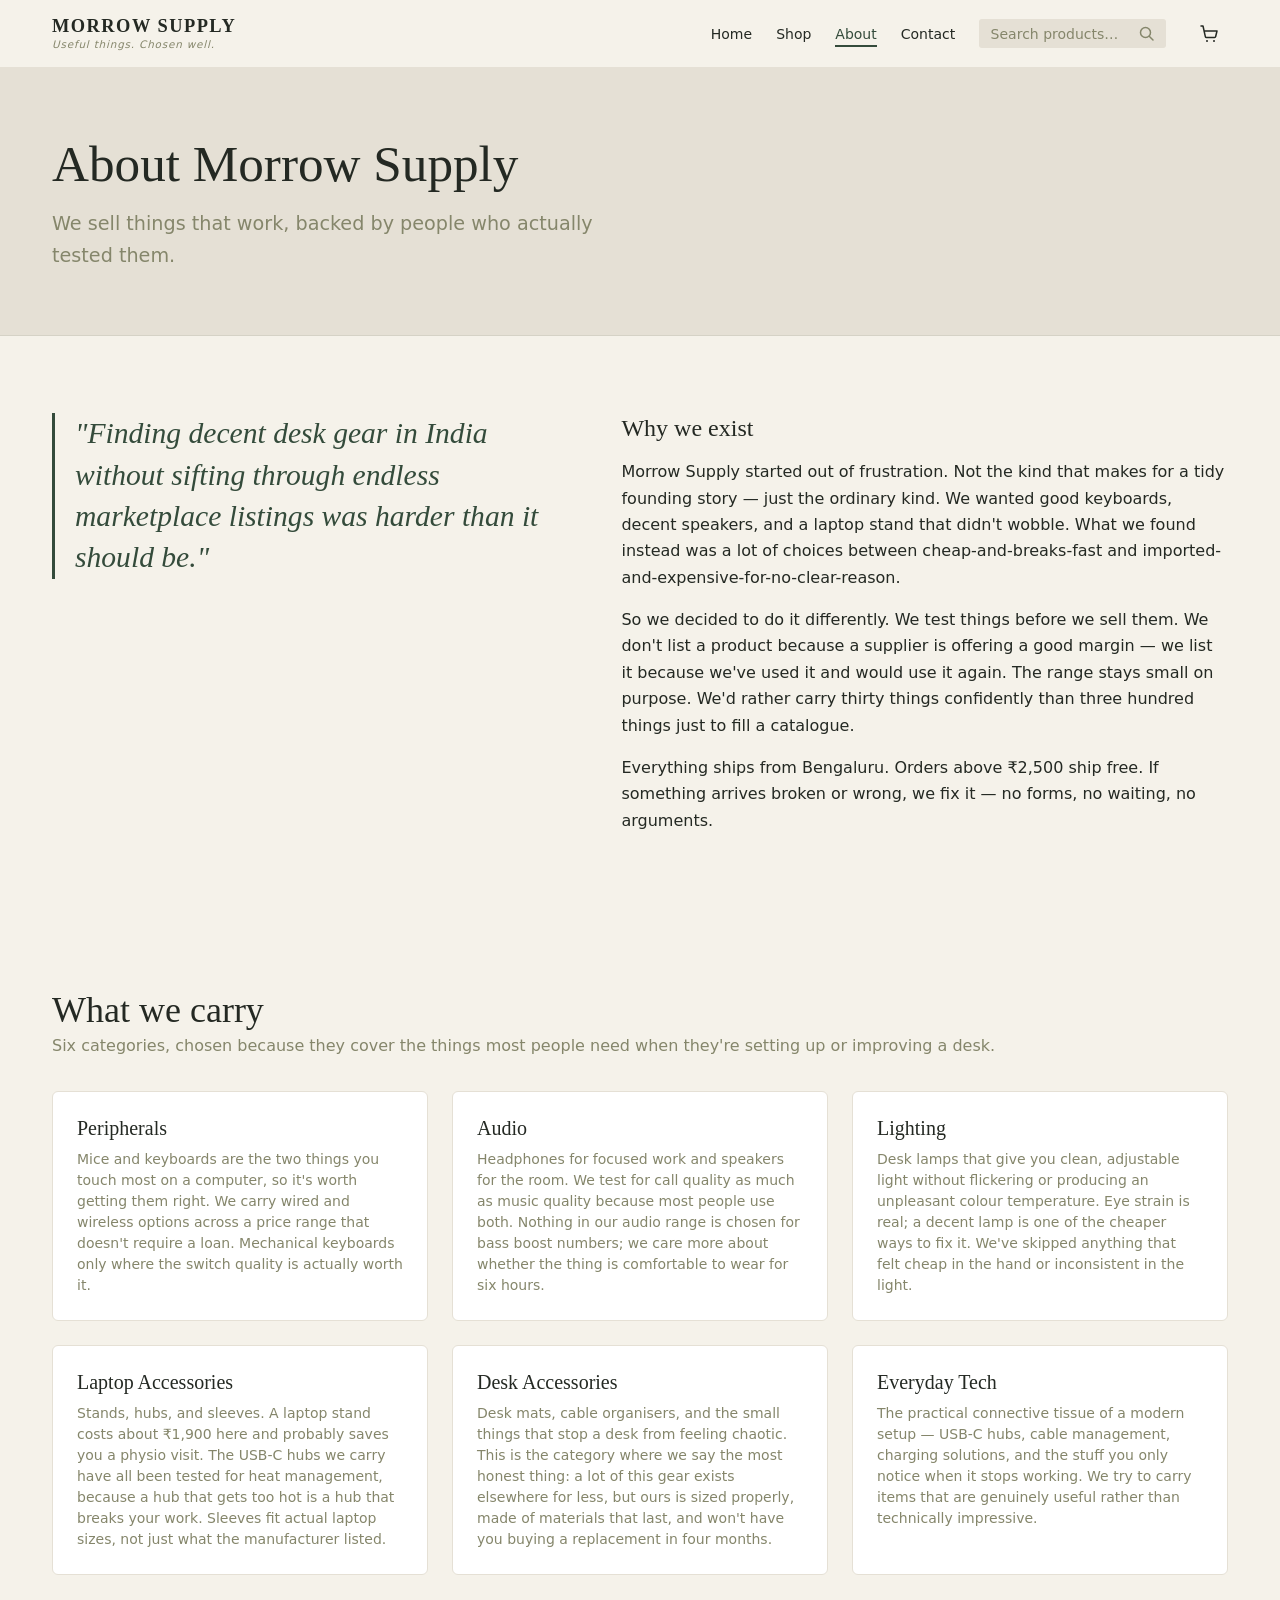
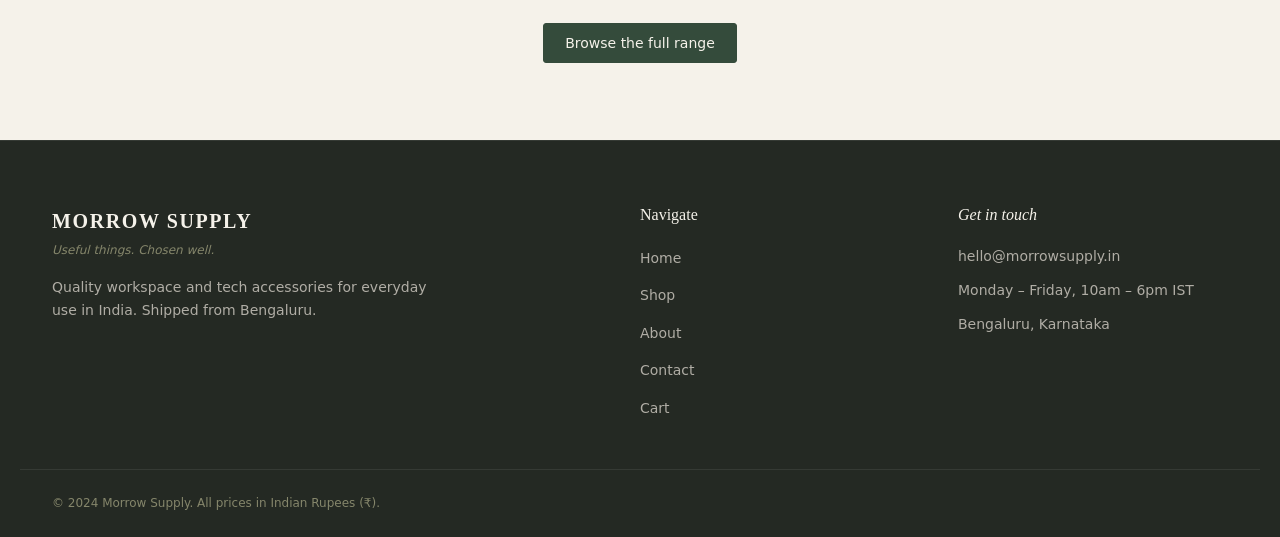
==== about.html @ 77ce3a05 "Complete Lab 12 Morrow Supply website" ====
<!DOCTYPE html>
<html lang="en">
<head>
  <meta charset="UTF-8" />
  <meta name="viewport" content="width=device-width, initial-scale=1.0" />
  <title>About — Morrow Supply</title>
  <meta name="description" content="Morrow Supply is an Indian tech and workspace accessories retailer. We test what we sell and stock only what works." />
  <link rel="stylesheet" href="./css/style.css" />
</head>
<body class="page-about">

  <!-- ===================== HEADER / NAV ===================== -->
  <header class="site-header" id="site-header">
    <nav class="nav-inner" role="navigation" aria-label="Main navigation">

      <!-- Logo -->
      <a href="./index.html" class="nav-logo" aria-label="Morrow Supply home">
        <span class="logo-name">MORROW SUPPLY</span>
        <span class="logo-tagline">Useful things. Chosen well.</span>
      </a>

      <!-- Primary nav links -->
      <ul class="nav-links" id="nav-menu" role="list">
        <li><a href="./index.html" class="nav-link" data-page="home">Home</a></li>
        <li><a href="./shop.html" class="nav-link" data-page="shop">Shop</a></li>
        <li><a href="./about.html" class="nav-link" data-page="about">About</a></li>
        <li><a href="./contact.html" class="nav-link" data-page="contact">Contact</a></li>
      </ul>

      <!-- Search -->
      <form class="nav-search" role="search" action="./shop.html" method="get">
        <label for="nav-search-input" class="sr-only">Search products</label>
        <input
          type="search"
          id="nav-search-input"
          name="q"
          class="nav-search-input"
          placeholder="Search products…"
          autocomplete="off"
        />
        <button type="submit" class="nav-search-btn" aria-label="Search">
          <svg width="16" height="16" viewBox="0 0 16 16" fill="none" aria-hidden="true">
            <circle cx="6.5" cy="6.5" r="5" stroke="currentColor" stroke-width="1.5"/>
            <path d="M10.5 10.5L14 14" stroke="currentColor" stroke-width="1.5" stroke-linecap="round"/>
          </svg>
        </button>
      </form>

      <!-- Cart -->
      <a href="./cart.html" class="nav-cart" aria-label="View cart">
        <svg width="20" height="20" viewBox="0 0 20 20" fill="none" aria-hidden="true">
          <path d="M2 2h2l2.4 10.8a1 1 0 0 0 1 .7h8.2a1 1 0 0 0 1-.8L18 7H5" stroke="currentColor" stroke-width="1.5" stroke-linecap="round" stroke-linejoin="round"/>
          <circle cx="8" cy="17" r="1" fill="currentColor"/>
          <circle cx="15" cy="17" r="1" fill="currentColor"/>
        </svg>
        <span class="cart-count" id="cart-count" hidden>0</span>
      </a>

      <!-- Mobile hamburger -->
      <button class="nav-hamburger" id="menu-toggle" aria-label="Open menu" aria-expanded="false" aria-controls="nav-menu">
        <span></span><span></span><span></span>
      </button>

    </nav>
  </header>

  <main>

    <!-- ===================== PAGE HERO ===================== -->
    <section class="about-hero" aria-labelledby="about-hero-heading">
      <div class="container">
        <h1 class="about-hero-heading" id="about-hero-heading">About Morrow Supply</h1>
        <p class="about-hero-lead">
          We sell things that work, backed by people who actually tested them.
        </p>
      </div>
    </section>

    <!-- ===================== BRAND PHILOSOPHY ===================== -->
    <section class="section about-philosophy" aria-labelledby="philosophy-heading">
      <div class="container about-philosophy-inner">

        <!-- Left: pullquote -->
        <div class="about-pullquote-wrap">
          <blockquote class="about-pullquote">
            "Finding decent desk gear in India without sifting through endless
            marketplace listings was harder than it should be."
          </blockquote>
        </div>

        <!-- Right: paragraphs -->
        <div class="about-philosophy-text" id="philosophy-heading">
          <h2 class="about-philosophy-heading">Why we exist</h2>

          <p>
            Morrow Supply started out of frustration. Not the kind that makes
            for a tidy founding story — just the ordinary kind. We wanted good
            keyboards, decent speakers, and a laptop stand that didn't wobble.
            What we found instead was a lot of choices between cheap-and-breaks-fast
            and imported-and-expensive-for-no-clear-reason.
          </p>

          <p>
            So we decided to do it differently. We test things before we sell them.
            We don't list a product because a supplier is offering a good margin —
            we list it because we've used it and would use it again. The range stays
            small on purpose. We'd rather carry thirty things confidently than three
            hundred things just to fill a catalogue.
          </p>

          <p>
            Everything ships from Bengaluru. Orders above ₹2,500 ship free.
            If something arrives broken or wrong, we fix it — no forms,
            no waiting, no arguments.
          </p>
        </div>

      </div>
    </section>

    <!-- ===================== WHAT WE CARRY ===================== -->
    <section class="section about-categories" aria-labelledby="categories-heading">
      <div class="container">
        <h2 class="section-title" id="categories-heading">What we carry</h2>
        <p class="about-categories-intro">
          Six categories, chosen because they cover the things most people need
          when they're setting up or improving a desk.
        </p>

        <ul class="about-categories-grid" role="list">

          <li class="about-category-block">
            <h3 class="about-category-name">Peripherals</h3>
            <p class="about-category-desc">
              Mice and keyboards are the two things you touch most on a computer,
              so it's worth getting them right. We carry wired and wireless options
              across a price range that doesn't require a loan. Mechanical keyboards
              only where the switch quality is actually worth it.
            </p>
          </li>

          <li class="about-category-block">
            <h3 class="about-category-name">Audio</h3>
            <p class="about-category-desc">
              Headphones for focused work and speakers for the room. We test for
              call quality as much as music quality because most people use both.
              Nothing in our audio range is chosen for bass boost numbers;
              we care more about whether the thing is comfortable to wear for six hours.
            </p>
          </li>

          <li class="about-category-block">
            <h3 class="about-category-name">Lighting</h3>
            <p class="about-category-desc">
              Desk lamps that give you clean, adjustable light without flickering
              or producing an unpleasant colour temperature. Eye strain is real;
              a decent lamp is one of the cheaper ways to fix it. We've skipped
              anything that felt cheap in the hand or inconsistent in the light.
            </p>
          </li>

          <li class="about-category-block">
            <h3 class="about-category-name">Laptop Accessories</h3>
            <p class="about-category-desc">
              Stands, hubs, and sleeves. A laptop stand costs about ₹1,900 here
              and probably saves you a physio visit. The USB-C hubs we carry have
              all been tested for heat management, because a hub that gets too hot
              is a hub that breaks your work. Sleeves fit actual laptop sizes,
              not just what the manufacturer listed.
            </p>
          </li>

          <li class="about-category-block">
            <h3 class="about-category-name">Desk Accessories</h3>
            <p class="about-category-desc">
              Desk mats, cable organisers, and the small things that stop a desk
              from feeling chaotic. This is the category where we say the most
              honest thing: a lot of this gear exists elsewhere for less, but ours
              is sized properly, made of materials that last, and won't have you
              buying a replacement in four months.
            </p>
          </li>

          <li class="about-category-block">
            <h3 class="about-category-name">Everyday Tech</h3>
            <p class="about-category-desc">
              The practical connective tissue of a modern setup — USB-C hubs,
              cable management, charging solutions, and the stuff you only notice
              when it stops working. We try to carry items that are genuinely
              useful rather than technically impressive.
            </p>
          </li>

        </ul>

        <div class="about-cta-wrap">
          <a href="./shop.html" class="btn btn-primary">Browse the full range</a>
        </div>

      </div>
    </section>

  </main>

  <!-- ===================== FOOTER ===================== -->
  <footer class="site-footer" role="contentinfo">
    <div class="footer-inner">

      <!-- Col 1: Brand -->
      <div class="footer-col footer-brand">
        <span class="footer-logo">MORROW SUPPLY</span>
        <p class="footer-tagline">Useful things. Chosen well.</p>
        <p class="footer-blurb">
          Quality workspace and tech accessories for everyday use in India.
          Shipped from Bengaluru.
        </p>
      </div>

      <!-- Col 2: Links -->
      <nav class="footer-col footer-links" aria-label="Footer navigation">
        <h3 class="footer-heading">Navigate</h3>
        <ul role="list">
          <li><a href="./index.html">Home</a></li>
          <li><a href="./shop.html">Shop</a></li>
          <li><a href="./about.html">About</a></li>
          <li><a href="./contact.html">Contact</a></li>
          <li><a href="./cart.html">Cart</a></li>
        </ul>
      </nav>

      <!-- Col 3: Contact -->
      <address class="footer-col footer-contact">
        <h3 class="footer-heading">Get in touch</h3>
        <ul role="list">
          <li>
            <a href="mailto:hello@morrowsupply.in">hello@morrowsupply.in</a>
          </li>
          <li>Monday – Friday, 10am – 6pm IST</li>
          <li>Bengaluru, Karnataka</li>
        </ul>
      </address>

    </div>
    <div class="footer-bottom">
      <p>&copy; 2024 Morrow Supply. All prices in Indian Rupees (₹).</p>
    </div>
  </footer>

  <!-- Scripts -->
  <script src="./js/main.js"></script>

</body>
</html>
---- css/style.css ----
/* ============================================================
   MORROW SUPPLY — Global Stylesheet
   "Useful things. Chosen well."
   Clean, consolidated, responsive design system.
   ============================================================ */

/* ────────────────────────────────────────────────────────────
   1. DESIGN TOKENS
──────────────────────────────────────────────────────────── */
:root {
  /* Brand Palette */
  --color-ivory   : #F5F2EA;
  --color-ink     : #242923;
  --color-green   : #344B3B;
  --color-olive   : #85866B;
  --color-terra   : #B96F51;
  --color-stone   : #E5E0D5;
  --color-white   : #FFFFFF;
  --color-error   : #B63B2E;
  --color-success : #2E6B45;

  /* Typography */
  --font-serif : Georgia, 'Times New Roman', serif;
  --font-sans  : system-ui, -apple-system, 'Segoe UI', Roboto, Helvetica, Arial, sans-serif;

  /* Font Sizes */
  --text-xs   : 0.75rem;    /* 12px */
  --text-sm   : 0.875rem;   /* 14px */
  --text-base : 1rem;       /* 16px */
  --text-md   : 1.125rem;   /* 18px */
  --text-lg   : 1.25rem;    /* 20px */
  --text-xl   : 1.5rem;     /* 24px */
  --text-2xl  : 2rem;       /* 32px */
  --text-3xl  : 2.75rem;    /* 44px */
  --text-4xl  : 3.5rem;     /* 56px */

  /* Spacing Scale */
  --space-1  : 0.25rem;   /* 4px */
  --space-2  : 0.5rem;    /* 8px */
  --space-3  : 0.75rem;   /* 12px */
  --space-4  : 1rem;      /* 16px */
  --space-5  : 1.25rem;   /* 20px */
  --space-6  : 1.5rem;    /* 24px */
  --space-8  : 2rem;      /* 32px */
  --space-10 : 2.5rem;    /* 40px */
  --space-12 : 3rem;      /* 48px */
  --space-16 : 4rem;      /* 64px */
  --space-20 : 5rem;      /* 80px */

  /* Borders & Radii */
  --radius-sm   : 3px;
  --radius-md   : 4px;
  --radius-card : 6px;
  --radius-pill : 9999px;

  /* Shadows */
  --shadow-card  : 0 1px 3px rgba(36, 41, 35, 0.06), 0 4px 12px rgba(36, 41, 35, 0.04);
  --shadow-hover : 0 6px 20px rgba(36, 41, 35, 0.1);
  --shadow-modal : 0 10px 30px rgba(36, 41, 35, 0.15);

  /* Transitions */
  --transition-fast : 150ms ease;
  --transition-base : 220ms ease;

  /* Layout Consts */
  --max-width     : 1240px;
  --header-height : 68px;
  --gutter        : clamp(1rem, 4vw, 2rem);
}

/* ────────────────────────────────────────────────────────────
   2. RESET & BASE
──────────────────────────────────────────────────────────── */
*, *::before, *::after {
  box-sizing: border-box;
  margin: 0;
  padding: 0;
}

html {
  scroll-behavior: smooth;
  -webkit-text-size-adjust: 100%;
}

body {
  font-family: var(--font-sans);
  font-size: var(--text-base);
  line-height: 1.6;
  color: var(--color-ink);
  background-color: var(--color-ivory);
  min-height: 100vh;
  display: flex;
  flex-direction: column;
}

main {
  flex: 1 0 auto;
}

img, svg {
  display: block;
  max-width: 100%;
  height: auto;
}

a {
  color: inherit;
  text-decoration: none;
  transition: color var(--transition-fast);
}

button, input, select, textarea {
  font-family: inherit;
  font-size: inherit;
}

/* Global Centred Container */
.container {
  width: 100%;
  max-width: var(--max-width);
  margin-inline: auto;
  padding-inline: var(--gutter);
}

[hidden] {
  display: none !important;
}

/* Accessibility / Screen-reader only */
.sr-only {
  position: absolute;
  width: 1px;
  height: 1px;
  padding: 0;
  margin: -1px;
  overflow: hidden;
  clip: rect(0, 0, 0, 0);
  white-space: nowrap;
  border: 0;
}

/* ────────────────────────────────────────────────────────────
   3. TYPOGRAPHY
──────────────────────────────────────────────────────────── */
h1, h2, h3, h4, h5, h6 {
  font-family: var(--font-serif);
  font-weight: normal;
  line-height: 1.25;
  color: var(--color-ink);
}

p {
  line-height: 1.65;
}

/* ────────────────────────────────────────────────────────────
   4. BUTTONS
──────────────────────────────────────────────────────────── */
.btn {
  display: inline-flex;
  align-items: center;
  justify-content: center;
  gap: var(--space-2);
  font-family: var(--font-sans);
  font-size: var(--text-sm);
  font-weight: 500;
  padding: 0.65rem 1.35rem;
  border-radius: var(--radius-sm);
  border: 1.5px solid transparent;
  cursor: pointer;
  text-decoration: none;
  line-height: 1.2;
  transition: background-color var(--transition-fast), border-color var(--transition-fast), color var(--transition-fast), transform var(--transition-fast);
  white-space: nowrap;
}

.btn:active {
  transform: translateY(1px);
}

.btn:disabled,
.btn[disabled] {
  opacity: 0.45;
  cursor: not-allowed;
  pointer-events: none;
}

/* Primary Button (Forest Green) */
.btn-primary,
.btn--primary {
  background-color: var(--color-green);
  color: var(--color-ivory);
  border-color: var(--color-green);
}
.btn-primary:hover,
.btn--primary:hover {
  background-color: var(--color-ink);
  border-color: var(--color-ink);
  color: var(--color-ivory);
}

/* Secondary Button (Stone / Muted) */
.btn-secondary,
.btn--secondary {
  background-color: var(--color-stone);
  color: var(--color-ink);
  border-color: var(--color-stone);
}
.btn-secondary:hover,
.btn--secondary:hover {
  background-color: var(--color-olive);
  border-color: var(--color-olive);
  color: var(--color-ivory);
}

/* Outline Button */
.btn-outline,
.btn--outline {
  background-color: transparent;
  color: var(--color-ink);
  border-color: var(--color-ink);
}
.btn-outline:hover,
.btn--outline:hover {
  background-color: var(--color-ink);
  color: var(--color-ivory);
}

/* Sizing Helpers */
.btn-sm  { padding: 0.4rem 0.85rem; font-size: var(--text-xs); }
.btn-lg  { padding: 0.85rem 1.75rem; font-size: var(--text-base); }
.btn-block { width: 100%; }
.mt-sm   { margin-top: var(--space-3); }

/* ────────────────────────────────────────────────────────────
   5. HEADER & NAVIGATION
──────────────────────────────────────────────────────────── */
.site-header {
  position: sticky;
  top: 0;
  z-index: 100;
  background-color: var(--color-ivory);
  border-bottom: 1px solid var(--color-stone);
  height: var(--header-height);
}

.nav-inner {
  max-width: var(--max-width);
  margin-inline: auto;
  padding-inline: var(--gutter);
  height: 100%;
  display: flex;
  align-items: center;
  gap: var(--space-6);
}

/* Brand Logo */
.nav-logo {
  display: flex;
  flex-direction: column;
  line-height: 1.15;
  text-decoration: none;
  flex-shrink: 0;
  gap: 1px;
}
.logo-name {
  font-family: var(--font-serif);
  font-size: 1.15rem;
  font-weight: 600;
  letter-spacing: 0.08em;
  color: var(--color-ink);
  text-transform: uppercase;
}
.logo-tagline {
  font-size: 0.65rem;
  color: var(--color-olive);
  letter-spacing: 0.08em;
  font-style: italic;
}

/* Primary Nav Links */
.nav-links {
  list-style: none;
  display: flex;
  align-items: center;
  gap: var(--space-6);
  margin-left: auto;
}
.nav-links li {
  display: inline;
}
.nav-links a,
.nav-link {
  font-size: var(--text-sm);
  font-weight: 500;
  color: var(--color-ink);
  padding-bottom: 3px;
  border-bottom: 2px solid transparent;
  transition: color var(--transition-fast), border-color var(--transition-fast);
}
.nav-links a:hover,
.nav-links a.active,
.nav-link.active,
.nav-active {
  color: var(--color-green);
  border-bottom-color: var(--color-green);
}

/* Header Search */
.nav-search {
  display: flex;
  align-items: center;
  gap: var(--space-2);
  background: var(--color-stone);
  border: 1px solid transparent;
  border-radius: var(--radius-sm);
  padding: 0.35rem 0.65rem;
  transition: border-color var(--transition-fast);
}
.nav-search:focus-within {
  border-color: var(--color-olive);
  outline: 2px solid var(--color-green);
  outline-offset: 1px;
}
.nav-search-input {
  background: none;
  border: none;
  outline: none;
  font-size: var(--text-sm);
  color: var(--color-ink);
  width: 140px;
}
.nav-search-input::placeholder {
  color: var(--color-olive);
}
.nav-search-btn {
  background: none;
  border: none;
  cursor: pointer;
  color: var(--color-olive);
  display: flex;
  align-items: center;
  padding: 0;
  transition: color var(--transition-fast);
}
.nav-search-btn:hover {
  color: var(--color-green);
}

/* Header Cart Icon */
.nav-cart,
.cart-link {
  position: relative;
  display: flex;
  align-items: center;
  justify-content: center;
  width: 38px;
  height: 38px;
  border-radius: var(--radius-sm);
  color: var(--color-ink);
  transition: color var(--transition-fast);
  text-decoration: none;
  flex-shrink: 0;
}
.nav-cart:hover,
.cart-link:hover {
  color: var(--color-green);
}
.cart-count,
.cart-badge {
  position: absolute;
  top: 1px;
  right: 1px;
  background-color: var(--color-terra);
  color: var(--color-white);
  font-size: 10px;
  font-weight: 700;
  min-width: 16px;
  height: 16px;
  border-radius: 8px;
  display: flex;
  align-items: center;
  justify-content: center;
  padding: 0 4px;
  line-height: 1;
}

/* Mobile Hamburger Toggle */
.nav-hamburger,
.hamburger {
  display: none;
  flex-direction: column;
  justify-content: center;
  gap: 5px;
  width: 38px;
  height: 38px;
  background: none;
  border: none;
  cursor: pointer;
  padding: 6px;
  flex-shrink: 0;
}
.nav-hamburger span,
.hamburger span {
  display: block;
  width: 22px;
  height: 2px;
  background-color: var(--color-ink);
  border-radius: 1px;
  transition: transform var(--transition-base), opacity var(--transition-base);
}

/* ────────────────────────────────────────────────────────────
   6. HOMEPAGE — HERO SECTION
──────────────────────────────────────────────────────────── */
.hero {
  background-color: var(--color-stone);
  border-bottom: 1px solid rgba(36, 41, 35, 0.08);
  overflow: hidden;
}

.hero-inner {
  max-width: var(--max-width);
  margin-inline: auto;
  padding-inline: var(--gutter);
  padding-block: clamp(2.5rem, 5vw, 4.5rem);
  display: grid;
  grid-template-columns: 1.15fr 1fr;
  align-items: center;
  gap: clamp(2rem, 5vw, 4.5rem);
}

.hero-copy {
  display: flex;
  flex-direction: column;
  align-items: flex-start;
  gap: var(--space-5);
  max-width: 520px;
}

.hero-headline {
  font-family: var(--font-serif);
  font-size: clamp(2.4rem, 5vw, 3.8rem);
  font-weight: normal;
  line-height: 1.12;
  letter-spacing: -0.02em;
  color: var(--color-ink);
}

.hero-subtext {
  font-size: clamp(1rem, 2vw, 1.125rem);
  color: var(--color-olive);
  line-height: 1.65;
  max-width: 440px;
}

.hero-images {
  display: flex;
  justify-content: center;
  align-items: center;
  width: 100%;
}

.hero-image-grid {
  display: grid;
  grid-template-columns: 1.3fr 1fr;
  grid-template-rows: 140px 140px;
  gap: var(--space-4);
  width: 100%;
  max-width: 460px;
}

.hero-img-block {
  background-color: var(--color-ivory);
  border: 1px solid rgba(36, 41, 35, 0.08);
  border-radius: var(--radius-card);
  padding: var(--space-4);
  display: flex;
  align-items: center;
  justify-content: center;
  overflow: hidden;
  box-shadow: var(--shadow-card);
}

.hero-img-block--tall {
  grid-row: 1 / 3;
}

.hero-product-img {
  width: 100%;
  height: 100%;
  max-height: 100%;
  object-fit: contain;
}

/* ────────────────────────────────────────────────────────────
   7. HOMEPAGE SECTIONS
──────────────────────────────────────────────────────────── */
.section {
  padding-block: clamp(3rem, 6vw, 5rem);
}

.section-header {
  display: flex;
  justify-content: space-between;
  align-items: baseline;
  margin-bottom: var(--space-8);
  padding-bottom: var(--space-3);
  border-bottom: 1px solid var(--color-stone);
}

.section-title {
  font-family: var(--font-serif);
  font-size: clamp(1.6rem, 3vw, 2.25rem);
  font-weight: normal;
  color: var(--color-ink);
}

.section-link {
  font-size: var(--text-sm);
  font-weight: 500;
  color: var(--color-green);
  transition: color var(--transition-fast);
}
.section-link:hover {
  color: var(--color-ink);
}

/* Featured Products Grid */
.product-grid,
#featured-products-grid,
.products-grid {
  display: grid;
  grid-template-columns: repeat(auto-fill, minmax(270px, 1fr));
  gap: var(--space-8);
}

/* Category Grid */
.categories {
  background-color: var(--color-ivory);
  border-top: 1px solid var(--color-stone);
}

.categories .section-title {
  margin-bottom: var(--space-8);
  padding-bottom: var(--space-3);
  border-bottom: 1px solid var(--color-stone);
}

.category-grid {
  list-style: none;
  display: grid;
  grid-template-columns: repeat(auto-fill, minmax(280px, 1fr));
  gap: var(--space-5);
}

.category-card {
  background-color: var(--color-white);
  border: 1px solid var(--color-stone);
  border-radius: var(--radius-card);
  transition: transform var(--transition-fast), border-color var(--transition-fast), box-shadow var(--transition-fast);
  overflow: hidden;
}
.category-card:hover {
  border-color: var(--color-green);
  transform: translateY(-2px);
  box-shadow: var(--shadow-hover);
}
.category-link {
  display: flex;
  flex-direction: column;
  gap: var(--space-2);
  padding: var(--space-6);
  text-decoration: none;
  color: inherit;
  height: 100%;
}
.category-icon {
  font-size: 1.75rem;
  line-height: 1;
  margin-bottom: var(--space-1);
}
.category-name {
  font-family: var(--font-serif);
  font-size: var(--text-lg);
  color: var(--color-ink);
  font-weight: normal;
}
.category-desc {
  font-size: var(--text-sm);
  color: var(--color-olive);
  line-height: 1.5;
}

/* Brand Story Section */
.brand-story {
  background-color: var(--color-stone);
  border-top: 1px solid rgba(36, 41, 35, 0.08);
  border-bottom: 1px solid rgba(36, 41, 35, 0.08);
}

.brand-story-inner {
  display: grid;
  grid-template-columns: 180px 1fr;
  gap: var(--space-12);
  align-items: start;
}

.brand-story-label {
  font-size: var(--text-xs);
  font-weight: 600;
  text-transform: uppercase;
  letter-spacing: 0.12em;
  color: var(--color-olive);
  padding-top: var(--space-2);
}

.brand-story-heading {
  font-family: var(--font-serif);
  font-size: clamp(1.8rem, 3.5vw, 2.5rem);
  font-weight: normal;
  margin-bottom: var(--space-6);
  color: var(--color-ink);
  line-height: 1.2;
}

.brand-story-text {
  display: flex;
  flex-direction: column;
  gap: var(--space-4);
  font-size: var(--text-base);
  color: var(--color-ink);
  line-height: 1.75;
  max-width: 680px;
}

/* Shipping Info Bar */
.shipping-bar {
  background-color: var(--color-ink);
  color: var(--color-ivory);
  padding-block: var(--space-4);
}

.shipping-bar-inner {
  max-width: var(--max-width);
  margin-inline: auto;
  padding-inline: var(--gutter);
  list-style: none;
  display: flex;
  justify-content: center;
  align-items: center;
  gap: var(--space-6);
  font-size: var(--text-sm);
  flex-wrap: wrap;
  text-align: center;
}

.shipping-item {
  display: flex;
  align-items: center;
  gap: var(--space-2);
  color: var(--color-ivory);
}

.shipping-divider {
  color: var(--color-olive);
}

/* ────────────────────────────────────────────────────────────
   8. PRODUCT CARDS (Shared between products.js and shop.js)
──────────────────────────────────────────────────────────── */
.product-card {
  background-color: var(--color-white);
  border: 1px solid var(--color-stone);
  border-radius: var(--radius-card);
  overflow: hidden;
  display: flex;
  flex-direction: column;
  box-shadow: var(--shadow-card);
  transition: transform var(--transition-base), box-shadow var(--transition-base), border-color var(--transition-base);
  position: relative;
  height: 100%;
}

.product-card:hover {
  transform: translateY(-3px);
  box-shadow: var(--shadow-hover);
  border-color: rgba(52, 75, 59, 0.3);
}

.product-card__image-link,
.product-card-image-link {
  display: block;
  background-color: var(--color-stone);
  overflow: hidden;
  position: relative;
}

.product-card__image-wrap,
.product-card-image-wrap {
  position: relative;
  aspect-ratio: 1 / 1;
  width: 100%;
  display: flex;
  align-items: center;
  justify-content: center;
  padding: var(--space-6);
  background-color: var(--color-stone);
}

.product-card__image,
.product-card-img {
  width: 100%;
  height: 100%;
  max-width: 220px;
  max-height: 220px;
  object-fit: contain;
  transition: transform var(--transition-base);
}

.product-card:hover .product-card__image,
.product-card:hover .product-card-img {
  transform: scale(1.04);
}

.product-badge {
  position: absolute;
  top: var(--space-3);
  left: var(--space-3);
  background-color: var(--color-ink);
  color: var(--color-ivory);
  font-size: 0.68rem;
  font-weight: 600;
  text-transform: uppercase;
  letter-spacing: 0.08em;
  padding: 0.25rem 0.6rem;
  border-radius: var(--radius-sm);
  z-index: 2;
}

.stock-low {
  font-size: var(--text-xs);
  color: var(--color-terra);
  font-weight: 600;
}

.product-card__body,
.product-card-body {
  padding: var(--space-5);
  display: flex;
  flex-direction: column;
  flex-grow: 1;
  gap: var(--space-2);
}

.product-card__category,
.product-card-category {
  font-size: var(--text-xs);
  color: var(--color-olive);
  text-transform: uppercase;
  letter-spacing: 0.08em;
  font-weight: 600;
}

.product-card__name,
.product-card-name {
  font-family: var(--font-serif);
  font-size: 1.15rem;
  font-weight: normal;
  line-height: 1.3;
  color: var(--color-ink);
}

.product-card__name a,
.product-card-name-link {
  color: var(--color-ink);
  text-decoration: none;
  transition: color var(--transition-fast);
}
.product-card__name a:hover,
.product-card-name-link:hover {
  color: var(--color-green);
}

.product-card__desc,
.product-card-desc {
  font-size: var(--text-sm);
  color: var(--color-olive);
  line-height: 1.5;
  margin-bottom: var(--space-2);
  display: -webkit-box;
  -webkit-line-clamp: 2;
  -webkit-box-orient: vertical;
  overflow: hidden;
}

.product-card__footer,
.product-card-footer {
  margin-top: auto;
  padding-top: var(--space-3);
  border-top: 1px solid var(--color-stone);
  display: flex;
  justify-content: space-between;
  align-items: center;
  gap: var(--space-2);
}

.product-card__price,
.product-card-price {
  font-family: var(--font-serif);
  font-size: 1.15rem;
  font-weight: 600;
  color: var(--color-ink);
}

.product-card__add,
.btn-add-to-cart {
  flex-shrink: 0;
}

/* ────────────────────────────────────────────────────────────
   9. SHOP CATALOGUE PAGE (shop.html)
──────────────────────────────────────────────────────────── */
.page-title-bar {
  padding-block: var(--space-8) var(--space-4);
}

.page-title-row {
  display: flex;
  justify-content: space-between;
  align-items: baseline;
}

.page-title {
  font-family: var(--font-serif);
  font-size: clamp(2rem, 4vw, 2.75rem);
  font-weight: normal;
  color: var(--color-ink);
}

.product-count-label {
  font-size: var(--text-sm);
  color: var(--color-olive);
}

.shop-toolbar-section {
  padding-bottom: var(--space-8);
}

.shop-toolbar {
  display: flex;
  justify-content: space-between;
  align-items: center;
  gap: var(--space-4);
  flex-wrap: wrap;
  background-color: var(--color-white);
  border: 1px solid var(--color-stone);
  border-radius: var(--radius-card);
  padding: var(--space-3) var(--space-4);
}

.toolbar-search {
  flex: 1;
  min-width: 220px;
}

.search-input {
  width: 100%;
  background-color: var(--color-ivory);
  border: 1px solid var(--color-stone);
  border-radius: var(--radius-sm);
  padding: 0.55rem var(--space-3);
  font-size: var(--text-sm);
  color: var(--color-ink);
  outline: none;
  transition: border-color var(--transition-fast);
}
.search-input:focus {
  border-color: var(--color-green);
}

.toolbar-filters {
  display: flex;
  gap: var(--space-3);
  flex-wrap: wrap;
}

.filter-select {
  background-color: var(--color-ivory);
  border: 1px solid var(--color-stone);
  border-radius: var(--radius-sm);
  padding: 0.55rem var(--space-3);
  font-size: var(--text-sm);
  color: var(--color-ink);
  outline: none;
  cursor: pointer;
  transition: border-color var(--transition-fast);
}
.filter-select:focus {
  border-color: var(--color-green);
}

.shop-grid-section {
  padding-bottom: var(--space-20);
}

/* ────────────────────────────────────────────────────────────
   10. PRODUCT DETAIL PAGE (product.html)
──────────────────────────────────────────────────────────── */
.breadcrumb {
  padding-block: var(--space-4);
  display: flex;
  align-items: center;
  gap: var(--space-2);
  font-size: var(--text-sm);
  color: var(--color-olive);
}

.breadcrumb-link {
  color: var(--color-olive);
  text-decoration: none;
}
.breadcrumb-link:hover {
  color: var(--color-green);
}

.breadcrumb-sep {
  color: var(--color-stone);
}

.breadcrumb-current {
  color: var(--color-ink);
  font-weight: 500;
}

.product-detail-wrap {
  padding-bottom: var(--space-20);
}

.product-detail {
  display: grid;
  grid-template-columns: 1fr 1fr;
  gap: clamp(2rem, 5vw, 4.5rem);
  align-items: start;
  padding-top: var(--space-4);
}

.product-image-frame {
  background-color: var(--color-stone);
  border-radius: var(--radius-card);
  padding: var(--space-10);
  aspect-ratio: 1 / 1;
  max-height: 500px;
  display: flex;
  align-items: center;
  justify-content: center;
  overflow: hidden;
  border: 1px solid rgba(36, 41, 35, 0.06);
}

.product-detail-img {
  width: 100%;
  height: 100%;
  max-width: 360px;
  max-height: 360px;
  object-fit: contain;
}

.product-info-col {
  display: flex;
  flex-direction: column;
  gap: var(--space-4);
}

.product-category-label {
  font-size: var(--text-xs);
  font-weight: 600;
  text-transform: uppercase;
  letter-spacing: 0.1em;
  color: var(--color-olive);
}

.product-name {
  font-family: var(--font-serif);
  font-size: clamp(2rem, 3.5vw, 2.75rem);
  font-weight: normal;
  line-height: 1.2;
  color: var(--color-ink);
}

.product-price-row {
  display: flex;
  align-items: center;
  gap: var(--space-4);
}

.product-price-large {
  font-family: var(--font-serif);
  font-size: 2rem;
  font-weight: 600;
  color: var(--color-ink);
}

.product-description {
  font-size: 1.05rem;
  line-height: 1.7;
  color: var(--color-ink);
  padding-block: var(--space-2);
}

.product-stock-info {
  font-size: var(--text-sm);
  font-weight: 500;
}
.product-stock-info.in-stock {
  color: var(--color-success);
}
.product-stock-info.out-of-stock {
  color: var(--color-error);
}

.quantity-selector {
  display: flex;
  align-items: center;
  gap: var(--space-2);
  margin-top: var(--space-2);
}

.qty-btn {
  width: 38px;
  height: 38px;
  display: flex;
  align-items: center;
  justify-content: center;
  background-color: var(--color-ivory);
  border: 1px solid var(--color-stone);
  border-radius: var(--radius-sm);
  font-size: 1.15rem;
  cursor: pointer;
  color: var(--color-ink);
  transition: border-color var(--transition-fast), background-color var(--transition-fast);
}
.qty-btn:hover:not(:disabled) {
  border-color: var(--color-green);
  background-color: var(--color-stone);
}
.qty-btn:disabled {
  opacity: 0.35;
  cursor: not-allowed;
}

.qty-input {
  width: 56px;
  height: 38px;
  text-align: center;
  font-size: var(--text-base);
  font-family: var(--font-serif);
  border: 1px solid var(--color-stone);
  border-radius: var(--radius-sm);
  background-color: var(--color-ivory);
  color: var(--color-ink);
}

.back-to-shop-link {
  font-size: var(--text-sm);
  color: var(--color-olive);
  margin-top: var(--space-4);
  display: inline-block;
  transition: color var(--transition-fast);
}
.back-to-shop-link:hover {
  color: var(--color-green);
}

.product-error {
  padding-block: var(--space-20);
  text-align: center;
}
.error-box {
  background-color: var(--color-white);
  border: 1px solid var(--color-stone);
  border-radius: var(--radius-card);
  padding: var(--space-10);
  max-width: 500px;
  margin-inline: auto;
  display: flex;
  flex-direction: column;
  gap: var(--space-4);
  align-items: center;
}

/* ────────────────────────────────────────────────────────────
   11. CART PAGE (cart.html)
──────────────────────────────────────────────────────────── */
.page-cart .page-title,
.page-checkout .page-title {
  padding-block: var(--space-8) var(--space-6);
}

.cart-layout {
  display: grid;
  grid-template-columns: 1fr 360px;
  gap: clamp(2rem, 4vw, 3.5rem);
  align-items: start;
  padding-bottom: var(--space-20);
}

.cart-header-row,
.cart-row {
  display: grid;
  grid-template-columns: 2.5fr 1fr 1fr 1fr 40px;
  align-items: center;
  gap: var(--space-4);
  padding-block: var(--space-4);
  border-bottom: 1px solid var(--color-stone);
}

.cart-header-row {
  font-size: var(--text-xs);
  font-weight: 600;
  text-transform: uppercase;
  letter-spacing: 0.08em;
  color: var(--color-olive);
  border-bottom: 2px solid var(--color-stone);
}

.cart-product-info {
  display: flex;
  align-items: center;
  gap: var(--space-4);
}

.cart-product-img {
  width: 72px;
  height: 72px;
  object-fit: contain;
  background-color: var(--color-stone);
  border-radius: var(--radius-sm);
  padding: 4px;
  flex-shrink: 0;
}

.cart-product-name {
  font-family: var(--font-serif);
  font-size: var(--text-base);
  color: var(--color-ink);
  line-height: 1.3;
  display: block;
}
.cart-product-name:hover {
  color: var(--color-green);
}

.cart-product-category {
  font-size: var(--text-xs);
  color: var(--color-olive);
  display: block;
}

.cart-unit-price,
.cart-line-total {
  font-family: var(--font-serif);
  font-size: var(--text-base);
}

.cart-qty-controls {
  display: flex;
  align-items: center;
  gap: var(--space-2);
}

.qty-decrease-btn,
.qty-increase-btn {
  width: 28px;
  height: 28px;
  display: flex;
  align-items: center;
  justify-content: center;
  border: 1px solid var(--color-stone);
  background-color: var(--color-ivory);
  border-radius: var(--radius-sm);
  cursor: pointer;
  font-size: var(--text-md);
  color: var(--color-ink);
  transition: border-color var(--transition-fast), background-color var(--transition-fast);
  line-height: 1;
}
.qty-decrease-btn:hover:not(:disabled),
.qty-increase-btn:hover:not(:disabled) {
  border-color: var(--color-green);
  background-color: var(--color-stone);
}
.qty-decrease-btn:disabled,
.qty-increase-btn:disabled {
  opacity: 0.35;
  cursor: not-allowed;
}

.cart-qty-num {
  min-width: 20px;
  text-align: center;
  font-family: var(--font-serif);
}

.cart-remove-btn {
  background: none;
  border: none;
  cursor: pointer;
  color: var(--color-olive);
  padding: 6px;
  border-radius: var(--radius-sm);
  display: flex;
  align-items: center;
  justify-content: center;
  transition: color var(--transition-fast);
}
.cart-remove-btn:hover {
  color: var(--color-error);
}

/* Order Summary Sidebar */
.order-summary-card {
  background-color: var(--color-white);
  border: 1px solid var(--color-stone);
  border-radius: var(--radius-card);
  padding: var(--space-8);
  position: sticky;
  top: calc(var(--header-height) + var(--space-6));
  box-shadow: var(--shadow-card);
}

.summary-heading {
  font-family: var(--font-serif);
  font-size: var(--text-lg);
  font-weight: normal;
  margin-bottom: var(--space-5);
  padding-bottom: var(--space-4);
  border-bottom: 1px solid var(--color-stone);
}

.summary-list {
  display: flex;
  flex-direction: column;
  gap: 0;
  margin-bottom: var(--space-5);
}

.summary-row {
  display: flex;
  justify-content: space-between;
  align-items: center;
  padding-block: var(--space-3);
  font-size: var(--text-sm);
  border-bottom: 1px solid var(--color-stone);
}
.summary-row:last-of-type {
  border-bottom: none;
}

.summary-row--total {
  font-size: var(--text-base);
  font-weight: 700;
  padding-top: var(--space-4);
  border-top: 2px solid var(--color-ink);
  border-bottom: none;
}

.delivery-note {
  font-size: var(--text-xs);
  color: var(--color-olive);
  margin-bottom: var(--space-5);
}
.free-delivery-label,
.delivery-free-msg {
  color: var(--color-success);
  font-weight: 600;
}

/* ────────────────────────────────────────────────────────────
   12. CHECKOUT PAGE (checkout.html)
──────────────────────────────────────────────────────────── */
.checkout-layout {
  display: grid;
  grid-template-columns: 1fr 360px;
  gap: clamp(2rem, 4vw, 3.5rem);
  align-items: start;
  padding-bottom: var(--space-20);
}

.checkout-section-heading {
  font-family: var(--font-serif);
  font-size: var(--text-xl);
  font-weight: normal;
  margin-bottom: var(--space-6);
  padding-bottom: var(--space-3);
  border-bottom: 1px solid var(--color-stone);
}

.checkout-items-list {
  list-style: none;
  margin-bottom: var(--space-5);
  display: flex;
  flex-direction: column;
  gap: var(--space-3);
}

.checkout-item-row {
  display: grid;
  grid-template-columns: 1fr auto auto;
  align-items: center;
  gap: var(--space-3);
  font-size: var(--text-sm);
}
.checkout-item-name { color: var(--color-ink); }
.checkout-item-qty  { color: var(--color-olive); }
.checkout-item-price {
  font-family: var(--font-serif);
  font-size: var(--text-sm);
  color: var(--color-ink);
  text-align: right;
}

.form-group {
  display: flex;
  flex-direction: column;
  gap: var(--space-2);
  margin-bottom: var(--space-5);
}

.form-label {
  font-size: var(--text-sm);
  font-weight: 600;
  color: var(--color-ink);
}

.form-input {
  background-color: var(--color-ivory);
  border: 1px solid var(--color-stone);
  border-radius: var(--radius-sm);
  padding: 0.65rem var(--space-4);
  font-size: var(--text-base);
  color: var(--color-ink);
  font-family: var(--font-sans);
  outline: none;
  width: 100%;
  transition: border-color var(--transition-fast), box-shadow var(--transition-fast);
}
.form-input:focus {
  border-color: var(--color-green);
  box-shadow: 0 0 0 2px rgba(52, 75, 59, 0.15);
}
.form-input.input-error {
  border-color: var(--color-error);
}

.form-textarea {
  resize: vertical;
  min-height: 80px;
}

.form-select {
  cursor: pointer;
}

.form-row {
  display: grid;
  grid-template-columns: 1fr 1fr;
  gap: var(--space-4);
}

.form-error {
  font-size: var(--text-xs);
  color: var(--color-error);
  display: none;
  margin-top: var(--space-1);
}

.checkout-demo-note {
  font-size: var(--text-xs);
  color: var(--color-olive);
  margin-top: var(--space-4);
  display: flex;
  align-items: center;
  gap: var(--space-2);
  line-height: 1.5;
}

/* ────────────────────────────────────────────────────────────
   13. ORDER SUCCESS PAGE (order-success.html)
──────────────────────────────────────────────────────────── */
.order-success-wrapper {
  display: flex;
  justify-content: center;
  align-items: center;
  padding-block: var(--space-16);
  min-height: 60vh;
}

.success-card {
  background-color: var(--color-white);
  border: 1px solid var(--color-stone);
  border-radius: var(--radius-card);
  padding: clamp(2rem, 5vw, 3.5rem);
  max-width: 580px;
  width: 100%;
  text-align: center;
  display: flex;
  flex-direction: column;
  align-items: center;
  gap: var(--space-4);
  box-shadow: var(--shadow-card);
}

.success-icon-wrap {
  margin-bottom: var(--space-1);
}
.success-checkmark {
  display: block;
}

.success-heading {
  font-family: var(--font-serif);
  font-size: var(--text-2xl);
  color: var(--color-ink);
}

.success-thanks {
  font-size: var(--text-md);
  color: var(--color-olive);
}

.success-meta {
  width: 100%;
  background-color: var(--color-stone);
  border-radius: var(--radius-sm);
  padding: var(--space-4) var(--space-5);
  display: flex;
  flex-direction: column;
  gap: var(--space-2);
  text-align: left;
}

.success-meta-row {
  display: flex;
  justify-content: space-between;
  font-size: var(--text-sm);
}
.success-meta-label { color: var(--color-olive); }
.success-meta-value { font-weight: 600; }
.success-order-number {
  font-family: var(--font-serif);
  color: var(--color-green);
}

.success-items-section {
  width: 100%;
  text-align: left;
}
.success-section-title {
  font-size: var(--text-xs);
  font-weight: 600;
  text-transform: uppercase;
  letter-spacing: 0.08em;
  color: var(--color-olive);
  margin-bottom: var(--space-2);
}

.success-items-list {
  list-style: none;
  display: flex;
  flex-direction: column;
  gap: var(--space-2);
}

.success-item {
  display: grid;
  grid-template-columns: 1fr auto auto;
  gap: var(--space-3);
  font-size: var(--text-sm);
  padding-block: var(--space-2);
  border-bottom: 1px solid var(--color-stone);
}
.success-item:last-child {
  border-bottom: none;
}
.success-item-qty { color: var(--color-olive); }
.success-item-price { font-family: var(--font-serif); }

.success-totals {
  width: 100%;
  text-align: left;
}

.text-free-delivery {
  color: var(--color-success);
  font-weight: 600;
}

.success-demo-note {
  font-size: var(--text-xs);
  color: var(--color-olive);
  text-align: center;
  max-width: 36ch;
  line-height: 1.6;
  margin-top: var(--space-2);
}

/* ────────────────────────────────────────────────────────────
   14. ABOUT PAGE (about.html)
──────────────────────────────────────────────────────────── */
.about-hero,
.page-hero {
  background-color: var(--color-stone);
  border-bottom: 1px solid rgba(36, 41, 35, 0.08);
  padding-block: clamp(2.5rem, 5vw, 4rem);
}

.about-hero-heading,
.page-hero-title {
  font-family: var(--font-serif);
  font-size: clamp(2.2rem, 4.5vw, 3.2rem);
  font-weight: normal;
  color: var(--color-ink);
  margin-bottom: var(--space-3);
}

.about-hero-lead,
.page-hero-sub {
  font-size: clamp(1rem, 2vw, 1.2rem);
  color: var(--color-olive);
  max-width: 600px;
}

.page-hero-eyebrow {
  font-size: var(--text-xs);
  font-weight: 600;
  text-transform: uppercase;
  letter-spacing: 0.12em;
  color: var(--color-olive);
  margin-bottom: var(--space-2);
}

.about-philosophy-inner {
  display: grid;
  grid-template-columns: 1fr 1.2fr;
  gap: clamp(2rem, 5vw, 4.5rem);
  align-items: start;
}

.about-pullquote {
  font-family: var(--font-serif);
  font-size: clamp(1.4rem, 2.5vw, 1.85rem);
  font-style: italic;
  color: var(--color-green);
  line-height: 1.4;
  border-left: 3px solid var(--color-green);
  padding-left: var(--space-5);
}

.about-philosophy-text {
  display: flex;
  flex-direction: column;
  gap: var(--space-4);
  font-size: var(--text-base);
  color: var(--color-ink);
  line-height: 1.75;
}

.about-categories-intro {
  margin-bottom: var(--space-8);
  color: var(--color-olive);
}

.about-categories-grid {
  list-style: none;
  display: grid;
  grid-template-columns: repeat(auto-fill, minmax(280px, 1fr));
  gap: var(--space-6);
}

.about-category-block {
  background-color: var(--color-white);
  border: 1px solid var(--color-stone);
  border-radius: var(--radius-card);
  padding: var(--space-6);
  display: flex;
  flex-direction: column;
  gap: var(--space-2);
}

.about-category-name {
  font-family: var(--font-serif);
  font-size: var(--text-lg);
  color: var(--color-ink);
  font-weight: normal;
}

.about-category-desc {
  font-size: var(--text-sm);
  color: var(--color-olive);
  line-height: 1.5;
}

.about-cta-wrap {
  text-align: center;
  margin-top: var(--space-12);
}

/* ────────────────────────────────────────────────────────────
   15. CONTACT PAGE (contact.html)
──────────────────────────────────────────────────────────── */
.contact-main {
  display: grid;
  grid-template-columns: 1.2fr 1fr;
  gap: clamp(2rem, 5vw, 4.5rem);
  align-items: start;
  padding-block: var(--space-12);
}

.contact-col-heading {
  font-family: var(--font-serif);
  font-size: var(--text-xl);
  font-weight: normal;
  margin-bottom: var(--space-6);
  padding-bottom: var(--space-3);
  border-bottom: 1px solid var(--color-stone);
}

.contact-info-card {
  background-color: var(--color-white);
  border: 1px solid var(--color-stone);
  border-radius: var(--radius-card);
  padding: var(--space-8);
  display: flex;
  flex-direction: column;
  gap: var(--space-6);
  box-shadow: var(--shadow-card);
}

.info-block {
  display: flex;
  gap: var(--space-4);
  align-items: flex-start;
}

.info-icon {
  color: var(--color-green);
  flex-shrink: 0;
  margin-top: 2px;
}

.info-label {
  font-size: var(--text-xs);
  text-transform: uppercase;
  letter-spacing: 0.08em;
  color: var(--color-olive);
  font-weight: 600;
  display: block;
  margin-bottom: 2px;
}

.info-value {
  font-size: var(--text-base);
  color: var(--color-ink);
  display: block;
}

.info-link:hover {
  color: var(--color-green);
}

.info-note {
  border-top: 1px solid var(--color-stone);
  padding-top: var(--space-5);
  font-size: var(--text-sm);
  color: var(--color-olive);
  font-style: italic;
  line-height: 1.6;
}

.form-disclaimer {
  font-size: var(--text-xs);
  color: var(--color-olive);
  margin-top: var(--space-3);
  line-height: 1.5;
}

.contact-success {
  background-color: var(--color-white);
  border: 1px solid var(--color-stone);
  border-radius: var(--radius-card);
  padding: var(--space-8);
  text-align: center;
  display: flex;
  flex-direction: column;
  align-items: center;
  gap: var(--space-3);
}

.success-icon {
  color: var(--color-green);
  margin-bottom: var(--space-1);
}

.has-error .form-input {
  border-color: var(--color-error);
}

.has-error .form-error {
  display: block;
}

.required-mark {
  color: var(--color-error);
}

/* ────────────────────────────────────────────────────────────
   16. FOOTER (Shared across all 8 pages)
──────────────────────────────────────────────────────────── */
.site-footer {
  background-color: var(--color-ink);
  color: var(--color-stone);
  margin-top: auto;
  border-top: 1px solid rgba(255, 255, 255, 0.08);
}

.footer-inner {
  max-width: var(--max-width);
  margin-inline: auto;
  padding-inline: var(--gutter);
  padding-block: var(--space-16) var(--space-12);
  display: grid;
  grid-template-columns: 2fr 1fr 1fr;
  gap: var(--space-12);
}

.footer-logo {
  font-family: var(--font-serif);
  font-size: 1.25rem;
  font-weight: 600;
  letter-spacing: 0.08em;
  color: var(--color-ivory);
  text-transform: uppercase;
  margin-bottom: var(--space-1);
  display: block;
}

.footer-tagline {
  font-size: var(--text-xs);
  color: var(--color-olive);
  font-style: italic;
  margin-bottom: var(--space-4);
}

.footer-blurb {
  font-size: var(--text-sm);
  color: #B0ADA5;
  line-height: 1.6;
  max-width: 380px;
}

.footer-heading {
  font-family: var(--font-serif);
  font-size: var(--text-base);
  color: var(--color-ivory);
  margin-bottom: var(--space-5);
  font-weight: normal;
}

.footer-col ul {
  list-style: none;
  display: flex;
  flex-direction: column;
  gap: var(--space-3);
}

.footer-col a {
  font-size: var(--text-sm);
  color: #B0ADA5;
  text-decoration: none;
  transition: color var(--transition-fast);
}
.footer-col a:hover {
  color: var(--color-ivory);
}

.footer-contact li {
  font-size: var(--text-sm);
  color: #B0ADA5;
  font-style: normal;
}

.footer-bottom {
  max-width: var(--max-width);
  margin-inline: auto;
  padding-inline: var(--gutter);
  padding-block: var(--space-6);
  border-top: 1px solid rgba(255, 255, 255, 0.08);
  display: flex;
  justify-content: space-between;
  align-items: center;
  font-size: var(--text-xs);
  color: var(--color-olive);
}

/* ────────────────────────────────────────────────────────────
   17. EMPTY STATES, TOASTS, LOADERS
──────────────────────────────────────────────────────────── */
.empty-state,
.empty-cart-state {
  display: flex;
  flex-direction: column;
  align-items: center;
  justify-content: center;
  text-align: center;
  padding: var(--space-16) var(--space-6);
  gap: var(--space-4);
  color: var(--color-olive);
}

.empty-title,
.empty-cart-heading {
  font-family: var(--font-serif);
  font-size: var(--text-2xl);
  color: var(--color-ink);
}

.empty-body,
.empty-cart-text {
  font-size: var(--text-base);
  max-width: 40ch;
  line-height: 1.6;
}

.loading-state,
.product-loading {
  display: flex;
  flex-direction: column;
  align-items: center;
  justify-content: center;
  padding: var(--space-16);
  gap: var(--space-4);
  color: var(--color-olive);
  text-align: center;
}

.loading-spinner,
.spinner {
  width: 32px;
  height: 32px;
  border: 2.5px solid var(--color-stone);
  border-top-color: var(--color-green);
  border-radius: 50%;
  animation: ms-spin 0.8s linear infinite;
}

@keyframes ms-spin {
  to { transform: rotate(360deg); }
}

/* Toast Notifications */
#ms-toast,
#toast,
.toast {
  position: fixed;
  bottom: var(--space-8);
  right: var(--space-8);
  background-color: var(--color-ink);
  color: var(--color-ivory);
  padding: 0.8rem 1.4rem;
  border-radius: var(--radius-card);
  font-size: var(--text-sm);
  box-shadow: var(--shadow-modal);
  z-index: 1000;
  opacity: 0;
  visibility: hidden;
  transform: translateY(10px);
  transition: opacity var(--transition-base), transform var(--transition-base), visibility var(--transition-base);
  pointer-events: none;
}

#ms-toast.visible,
#toast.visible,
.toast.visible {
  opacity: 1;
  visibility: visible;
  transform: translateY(0);
}

/* ────────────────────────────────────────────────────────────
   18. RESPONSIVE BREAKPOINTS
──────────────────────────────────────────────────────────── */
@media (max-width: 1024px) {
  .hero-inner {
    grid-template-columns: 1fr 1fr;
    gap: var(--space-8);
  }
  .footer-inner {
    grid-template-columns: 1.5fr 1fr 1fr;
    gap: var(--space-8);
  }
}

@media (max-width: 768px) {
  .nav-hamburger,
  .hamburger {
    display: flex;
  }

  .nav-search {
    display: none;
  }

  .nav-cart,
  .cart-link {
    margin-left: auto;
  }

  .nav-links {
    position: fixed;
    top: var(--header-height);
    left: 0;
    right: 0;
    background-color: var(--color-ivory);
    border-bottom: 1px solid var(--color-stone);
    flex-direction: column;
    align-items: flex-start;
    gap: 0;
    padding: var(--space-4) var(--gutter) var(--space-6);
    display: none;
    z-index: 99;
    box-shadow: var(--shadow-modal);
  }

  .nav-links.open {
    display: flex;
  }

  .nav-links li {
    width: 100%;
  }

  .nav-links a,
  .nav-link {
    display: block;
    padding: var(--space-4) 0;
    font-size: var(--text-md);
    border-bottom: 1px solid var(--color-stone);
  }

  .nav-links li:last-child a {
    border-bottom: none;
  }

  /* Hero */
  .hero-inner {
    grid-template-columns: 1fr;
    gap: var(--space-8);
  }
  .hero-copy {
    max-width: 100%;
  }
  .hero-images {
    max-width: 100%;
  }
  .hero-image-grid {
    max-width: 100%;
    grid-template-rows: 120px 120px;
  }

  /* Brand Story */
  .brand-story-inner {
    grid-template-columns: 1fr;
    gap: var(--space-4);
  }

  /* Product Details */
  .product-detail {
    grid-template-columns: 1fr;
    gap: var(--space-8);
  }
  .product-image-frame {
    max-height: 400px;
  }

  /* Cart Layout */
  .cart-layout,
  .checkout-layout {
    grid-template-columns: 1fr;
    gap: var(--space-8);
  }
  .cart-summary-col,
  .checkout-summary-col {
    position: static;
  }
  .cart-header-row {
    display: none;
  }
  .cart-row {
    grid-template-columns: 1fr auto;
    grid-template-rows: auto auto auto;
    gap: var(--space-3);
  }
  .cart-col-product {
    grid-column: 1 / -1;
  }
  .cart-col-price {
    display: none;
  }
  .cart-col-qty {
    grid-column: 1;
  }
  .cart-col-total {
    justify-self: start;
  }
  .cart-col-remove {
    grid-row: 1;
    grid-column: 2;
    align-self: start;
  }
  .cart-col-qty[data-label]::before,
  .cart-col-total[data-label]::before {
    content: attr(data-label) ": ";
    font-size: var(--text-xs);
    color: var(--color-olive);
    font-weight: 600;
    text-transform: uppercase;
    letter-spacing: 0.05em;
    display: block;
  }

  /* Checkout */
  .form-row {
    grid-template-columns: 1fr;
  }

  /* About */
  .about-philosophy-inner {
    grid-template-columns: 1fr;
    gap: var(--space-6);
  }

  /* Contact */
  .contact-main {
    grid-template-columns: 1fr;
    gap: var(--space-8);
  }

  /* Footer */
  .footer-inner {
    grid-template-columns: 1fr;
    gap: var(--space-8);
  }
  .footer-bottom {
    flex-direction: column;
    align-items: flex-start;
    gap: var(--space-3);
  }
}

@media (max-width: 640px) {
  .hero-image-grid {
    grid-template-columns: 1fr;
    grid-template-rows: auto;
    max-width: 320px;
  }
  .hero-img-block--tall {
    grid-row: auto;
  }
  .hero-product-img {
    max-height: 140px;
  }

  .shop-toolbar {
    flex-direction: column;
    align-items: stretch;
  }
  .toolbar-filters {
    flex-direction: column;
  }
  .filter-select {
    width: 100%;
  }

  .success-card {
    padding: var(--space-6) var(--space-4);
  }

  .cart-product-img {
    width: 56px;
    height: 56px;
  }
}
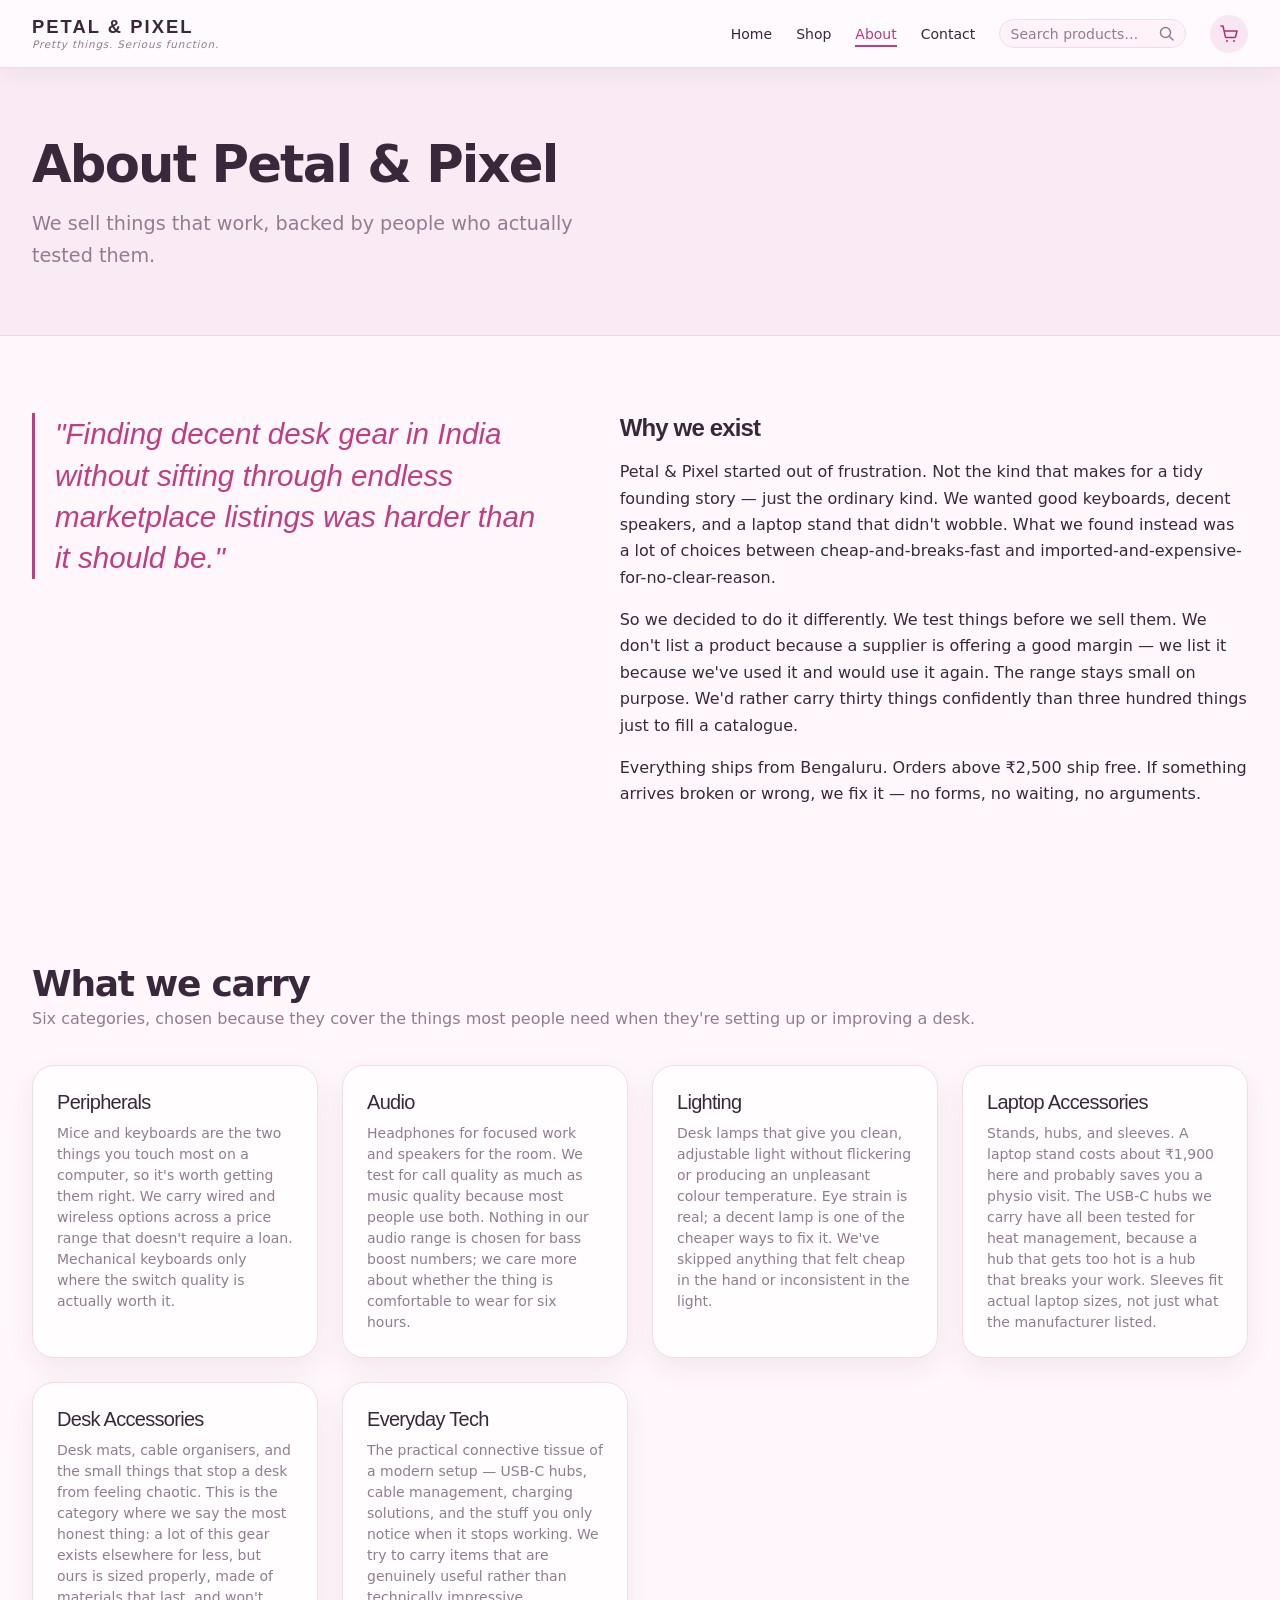
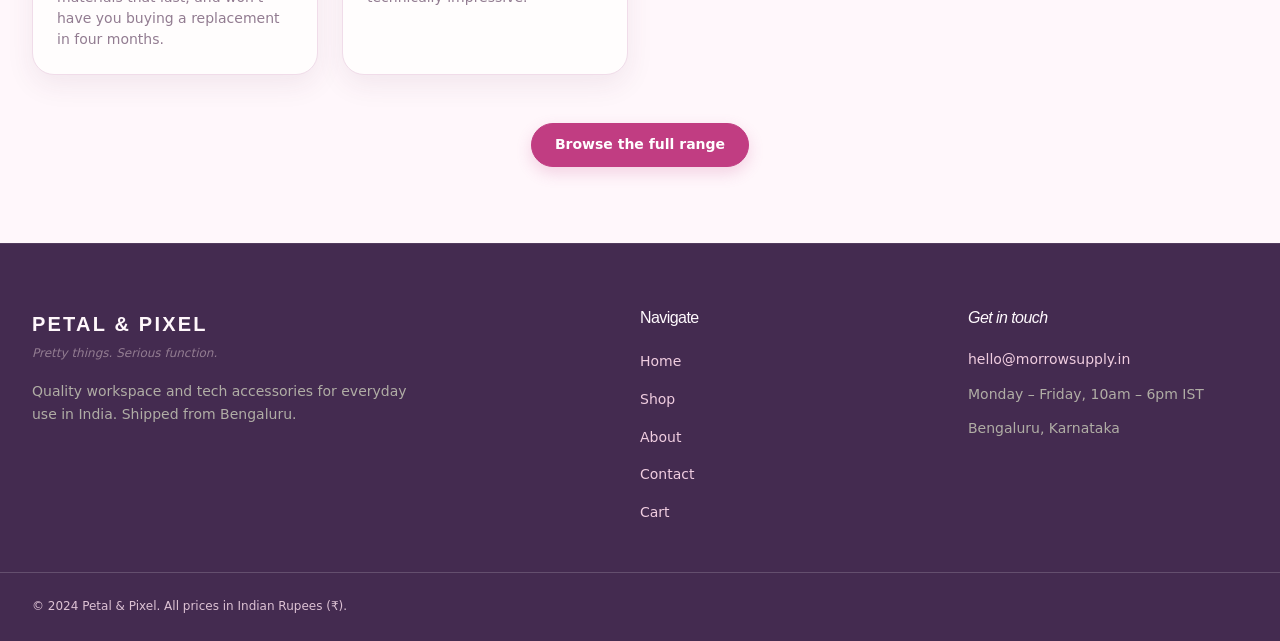
==== commit 28f332f4: "Rebrand store as Petal and Pixel" ====
--- a/about.html
+++ b/about.html
@@ -3,8 +3,8 @@
 <head>
   <meta charset="UTF-8" />
   <meta name="viewport" content="width=device-width, initial-scale=1.0" />
-  <title>About — Morrow Supply</title>
-  <meta name="description" content="Morrow Supply is an Indian tech and workspace accessories retailer. We test what we sell and stock only what works." />
+  <title>About — Petal & Pixel</title>
+  <meta name="description" content="Petal & Pixel is an Indian tech and workspace accessories retailer. We test what we sell and stock only what works." />
   <link rel="stylesheet" href="./css/style.css" />
 </head>
 <body class="page-about">
@@ -14,9 +14,9 @@
     <nav class="nav-inner" role="navigation" aria-label="Main navigation">
 
       <!-- Logo -->
-      <a href="./index.html" class="nav-logo" aria-label="Morrow Supply home">
-        <span class="logo-name">MORROW SUPPLY</span>
-        <span class="logo-tagline">Useful things. Chosen well.</span>
+      <a href="./index.html" class="nav-logo" aria-label="Petal & Pixel home">
+        <span class="logo-name">PETAL & PIXEL</span>
+        <span class="logo-tagline">Pretty things. Serious function.</span>
       </a>
 
       <!-- Primary nav links -->
@@ -69,7 +69,7 @@
     <!-- ===================== PAGE HERO ===================== -->
     <section class="about-hero" aria-labelledby="about-hero-heading">
       <div class="container">
-        <h1 class="about-hero-heading" id="about-hero-heading">About Morrow Supply</h1>
+        <h1 class="about-hero-heading" id="about-hero-heading">About Petal & Pixel</h1>
         <p class="about-hero-lead">
           We sell things that work, backed by people who actually tested them.
         </p>
@@ -93,7 +93,7 @@
           <h2 class="about-philosophy-heading">Why we exist</h2>
 
           <p>
-            Morrow Supply started out of frustration. Not the kind that makes
+            Petal & Pixel started out of frustration. Not the kind that makes
             for a tidy founding story — just the ordinary kind. We wanted good
             keyboards, decent speakers, and a laptop stand that didn't wobble.
             What we found instead was a lot of choices between cheap-and-breaks-fast
@@ -208,8 +208,8 @@
 
       <!-- Col 1: Brand -->
       <div class="footer-col footer-brand">
-        <span class="footer-logo">MORROW SUPPLY</span>
-        <p class="footer-tagline">Useful things. Chosen well.</p>
+        <span class="footer-logo">PETAL & PIXEL</span>
+        <p class="footer-tagline">Pretty things. Serious function.</p>
         <p class="footer-blurb">
           Quality workspace and tech accessories for everyday use in India.
           Shipped from Bengaluru.
@@ -242,7 +242,7 @@
 
     </div>
     <div class="footer-bottom">
-      <p>&copy; 2024 Morrow Supply. All prices in Indian Rupees (₹).</p>
+      <p>&copy; 2024 Petal & Pixel. All prices in Indian Rupees (₹).</p>
     </div>
   </footer>
 
--- a/css/style.css
+++ b/css/style.css
@@ -2091,3 +2091,153 @@
     height: 56px;
   }
 }
+
+/* ============================================================
+   16. NIGHT MARKET REDESIGN
+   A high-contrast indigo, coral and sky palette for every page.
+   ============================================================ */
+:root {
+  --color-ivory: #f4f6fb;
+  --color-ink: #172033;
+  --color-green: #4f46e5;
+  --color-olive: #64748b;
+  --color-terra: #fb7185;
+  --color-stone: #e1e7f1;
+  --color-white: #ffffff;
+  --color-error: #c2415d;
+  --color-success: #14805e;
+  --font-serif: "Trebuchet MS", "Segoe UI", sans-serif;
+  --font-sans: "Segoe UI", system-ui, -apple-system, BlinkMacSystemFont, sans-serif;
+  --radius-sm: 9px;
+  --radius-md: 14px;
+  --radius-card: 20px;
+  --shadow-card: 0 10px 28px rgba(23, 32, 51, .07);
+  --shadow-hover: 0 18px 42px rgba(55, 48, 163, .16);
+  --max-width: 1320px;
+}
+
+body { background: var(--color-ivory); }
+h1, h2, h3, h4, h5, h6 { letter-spacing: -.035em; font-weight: 700; }
+.site-header { background: rgba(255,255,255,.94); border-bottom: 1px solid #e4e8f0; box-shadow: 0 5px 22px rgba(23,32,51,.045); backdrop-filter: blur(16px); }
+.logo-name, .footer-logo { letter-spacing: .11em; }
+.nav-link { font-weight: 600; }
+.nav-links a.active, .nav-link.active, .nav-active { color: var(--color-green); }
+.nav-search { border-radius: 999px; background: #f4f6fb; border-color: #e5e9f2; }
+.nav-search-input { background: transparent; }
+.nav-cart { border-radius: 50%; background: #eef0ff; color: #4338ca; }
+.cart-count { background: var(--color-terra); color: #fff; }
+
+.btn { border-radius: 999px; font-weight: 700; padding: .78rem 1.45rem; }
+.btn-primary, .btn--primary { background: #4f46e5; border-color: #4f46e5; color: #fff; box-shadow: 0 6px 14px rgba(79,70,229,.18); }
+.btn-primary:hover, .btn--primary:hover { background: #3730a3; border-color: #3730a3; color: #fff; transform: translateY(-2px); }
+.btn-secondary, .btn--secondary { background: #ffe4e9; border-color: #ffe4e9; color: #9f2645; }
+.btn-outline, .btn--outline { border-color: #c7cde0; color: #3730a3; }
+.btn-outline:hover, .btn--outline:hover { background: #3730a3; border-color: #3730a3; color: #fff; }
+
+.hero { position: relative; overflow: hidden; background: radial-gradient(ellipse at 78% 45%, #3d43a6 0%, #24285f 37%, #171b3a 100%); color: #fff; }
+.hero::before { content: ""; position: absolute; width: 360px; height: 360px; border: 1px solid rgba(255,255,255,.14); border-radius: 50%; right: 8%; top: -220px; box-shadow: 0 0 0 42px rgba(255,255,255,.035), 0 0 0 84px rgba(255,255,255,.025); pointer-events: none; }
+.hero-headline { color: #fff; font-family: var(--font-sans); font-weight: 800; letter-spacing: -.06em; }
+.hero-subtext { color: #d8dcf2; }
+.hero .btn-primary { background: #fb7185; border-color: #fb7185; color: #31131d; box-shadow: 0 8px 24px rgba(251,113,133,.25); }
+.hero .btn-primary:hover { background: #fda4af; border-color: #fda4af; }
+.hero-img-block { border: 1px solid rgba(255,255,255,.16); border-radius: 24px; background: rgba(255,255,255,.94); box-shadow: 0 24px 60px rgba(0,0,0,.22); }
+.hero-img-block--tall { transform: rotate(-2deg); }
+.hero-img-block--short:last-child { transform: rotate(2deg); }
+
+.section-title, .page-title, .about-hero-heading, .page-hero-title { font-family: var(--font-sans); font-weight: 800; }
+.section-link { color: #4f46e5; font-weight: 700; }
+.categories { background: #e9edfb; }
+.category-card { border: 1px solid #dce2f1; border-radius: 18px; background: #fff; box-shadow: 0 5px 18px rgba(23,32,51,.04); }
+.category-card:hover { border-color: #aaa8fb; box-shadow: var(--shadow-hover); transform: translateY(-4px); }
+.category-icon { color: #4f46e5; }
+.brand-story, .page-title-bar, .about-hero, .page-hero { background: #e9edfb; }
+.shipping-bar { background: #24285f; color: #fff; }
+.shipping-bar .shipping-item { color: #e1e5ff; }
+
+.product-card { overflow: hidden; border: 1px solid #e3e7f0; border-radius: 20px; background: #fff; box-shadow: var(--shadow-card); }
+.product-card:hover { border-color: #b8b6ff; box-shadow: var(--shadow-hover); transform: translateY(-5px); }
+.product-card__image-wrap, .product-card-image-wrap { background: linear-gradient(145deg, #edf0ff, #fce9ed); }
+.product-card__image, .product-card-img { transition: transform 300ms ease; }
+.product-badge { background: #fb7185; color: #30131a; border-radius: 999px; font-weight: 800; }
+.product-card__category, .product-card-category { color: #5b55cf; font-weight: 800; letter-spacing: .09em; }
+.product-card__name a, .product-card-name-link { font-family: var(--font-sans); font-weight: 700; }
+.product-card__price, .product-card-price, .product-price-large { color: #292276; font-family: var(--font-sans); font-weight: 800; }
+
+.order-summary-card, .contact-info-card, .success-card, .product-detail, .about-category-block { border: 1px solid #e1e6f0; border-radius: 22px; box-shadow: var(--shadow-card); }
+.form-input, .search-input, .filter-select { border-radius: 12px; border-color: #d6dcea; background-color: #fff; }
+.form-input:focus, .search-input:focus, .filter-select:focus { border-color: #7770ed; box-shadow: 0 0 0 4px rgba(79,70,229,.12); }
+.qty-btn, .qty-decrease-btn, .qty-increase-btn { border-radius: 10px; }
+.site-footer { background: #171b3a; color: #e5e7f3; }
+.site-footer h2, .site-footer h3, .site-footer h4, .site-footer .footer-heading { color: #fff; }
+.site-footer a { color: #c3c8e6; }
+.site-footer a:hover { color: #fb9bab; }
+.footer-bottom { border-color: rgba(255,255,255,.15); color: #a7acc9; }
+.toast { border-radius: 14px; box-shadow: 0 12px 36px rgba(16,24,40,.2); }
+
+@media (max-width: 768px) {
+  .hero { background: radial-gradient(ellipse at 78% 75%, #3d43a6 0%, #24285f 42%, #171b3a 100%); }
+  .hero-images { margin-top: 1.5rem; }
+  .hero-img-block { border-radius: 16px; }
+}
+
+/* ============================================================
+   17. BLOOM REDESIGN
+   Soft rose, lilac and berry colors across the whole storefront.
+   ============================================================ */
+:root {
+  --color-ivory: #fff7fb;
+  --color-ink: #39283b;
+  --color-green: #c13d82;
+  --color-olive: #927c91;
+  --color-terra: #ef789f;
+  --color-stone: #f0e2ed;
+  --color-white: #ffffff;
+  --color-error: #b93458;
+  --color-success: #32836b;
+  --shadow-card: 0 10px 28px rgba(94, 43, 82, .08);
+  --shadow-hover: 0 18px 42px rgba(167, 69, 130, .18);
+}
+
+body { background: #fff7fb; color: #39283b; }
+.site-header { background: rgba(255,250,253,.96); border-color: #f1dce9; box-shadow: 0 5px 22px rgba(94,43,82,.055); }
+.nav-links a.active, .nav-link.active, .nav-active, .section-link { color: #bd397e; }
+.nav-search { background: #fff2f8; border-color: #f0dce9; }
+.nav-cart { background: #f8e7f2; color: #a83270; }
+.cart-count { background: #e96691; color: #fff; }
+
+.btn-primary, .btn--primary { background: #c13d82; border-color: #c13d82; color: #fff; box-shadow: 0 6px 16px rgba(193,61,130,.2); }
+.btn-primary:hover, .btn--primary:hover { background: #963064; border-color: #963064; color: #fff; }
+.btn-secondary, .btn--secondary { background: #f8e5f0; border-color: #f8e5f0; color: #853261; }
+.btn-outline, .btn--outline { border-color: #d8b4cc; color: #99376d; }
+.btn-outline:hover, .btn--outline:hover { background: #99376d; border-color: #99376d; color: #fff; }
+
+.hero { background: radial-gradient(ellipse at 78% 45%, #ad568e 0%, #713a72 38%, #442b50 100%); }
+.hero-headline { color: #fffafc; }
+.hero-subtext { color: #f7e5f1; }
+.hero .btn-primary { background: #ffb0c8; border-color: #ffb0c8; color: #512b43; box-shadow: 0 8px 24px rgba(255,176,200,.24); }
+.hero .btn-primary:hover { background: #ffd0de; border-color: #ffd0de; color: #512b43; }
+.hero-img-block { background: #fff8fc; border-color: rgba(255,255,255,.36); }
+.categories, .brand-story, .page-title-bar, .about-hero, .page-hero { background: #f9eaf3; }
+.category-card { border-color: #f0dce9; background: #fffafd; }
+.category-card:hover { border-color: #e7a8cb; }
+.category-icon, .product-card__category, .product-card-category { color: #b43d80; }
+.shipping-bar { background: #583652; color: #fff7fb; }
+.shipping-bar .shipping-item { color: #f5dfea; }
+
+.product-card { border-color: #f0dfeb; background: #fffdfd; }
+.product-card:hover { border-color: #e7a8cb; }
+.product-card__image-wrap, .product-card-image-wrap { background: linear-gradient(145deg, #f8eafa, #ffe9ed); }
+.product-badge { background: #f28bad; color: #51263d; }
+.product-card__price, .product-card-price, .product-price-large { color: #713a72; }
+.order-summary-card, .contact-info-card, .success-card, .product-detail, .about-category-block { border-color: #f0dce9; background-color: #fffdfd; }
+.form-input, .search-input, .filter-select { border-color: #e6ccdc; }
+.form-input:focus, .search-input:focus, .filter-select:focus { border-color: #d05c9a; box-shadow: 0 0 0 4px rgba(193,61,130,.12); }
+.site-footer { background: #442b50; color: #f8eaf3; }
+.site-footer h2, .site-footer h3, .site-footer h4, .site-footer .footer-heading { color: #fffafd; }
+.site-footer a { color: #f0cde0; }
+.site-footer a:hover { color: #ffb0c8; }
+.footer-bottom { border-color: rgba(255,255,255,.17); color: #ddc2d4; }
+
+@media (max-width: 768px) {
+  .hero { background: radial-gradient(ellipse at 78% 75%, #ad568e 0%, #713a72 42%, #442b50 100%); }
+}
